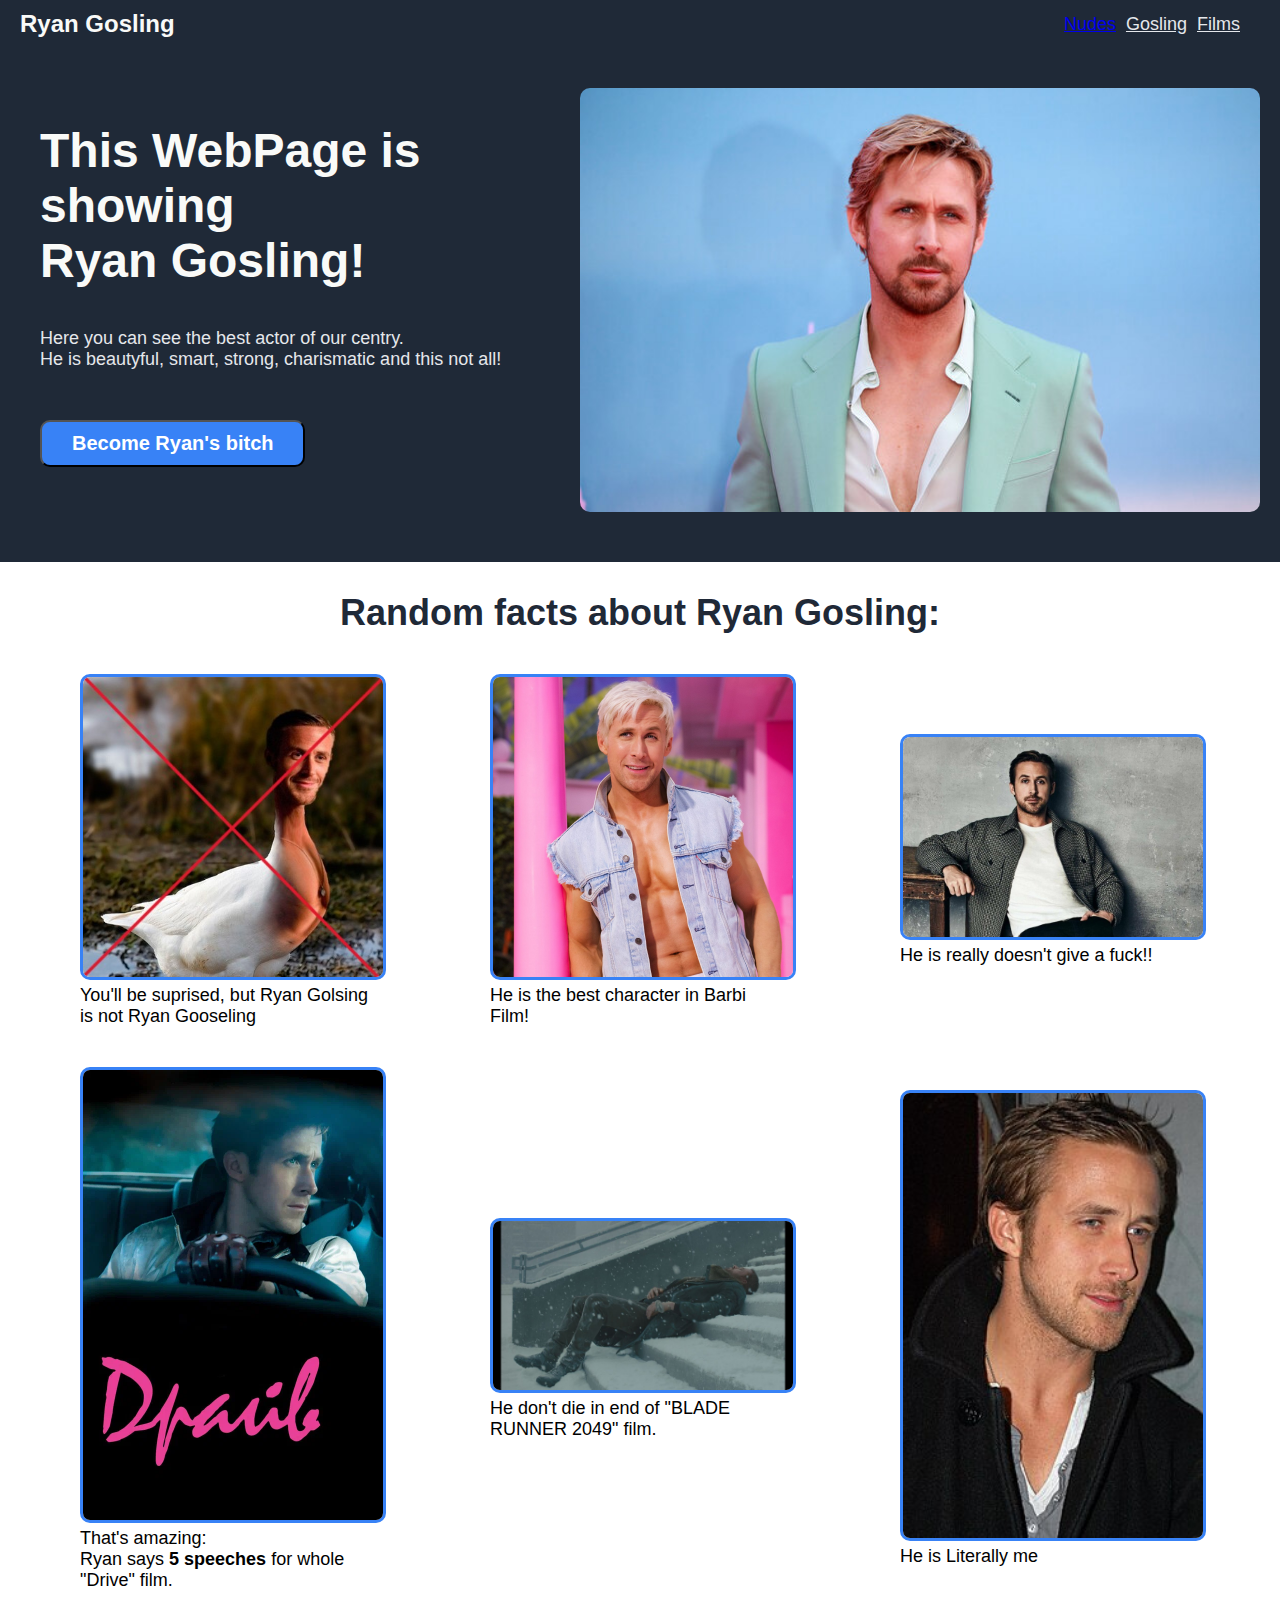
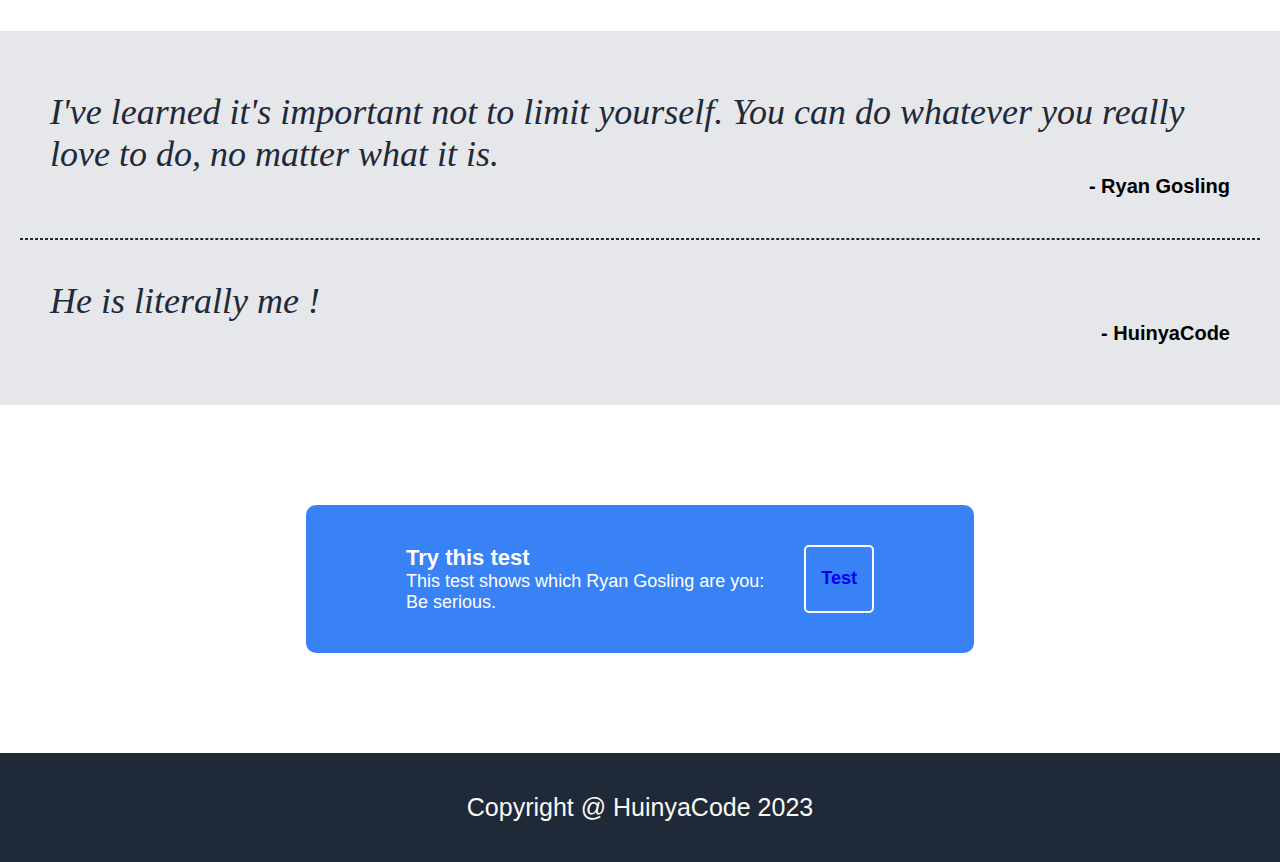
==== index.html @ f6bd0b2e "add ready webpage" ====
<!--
    This Website doing by HuinyaCode.
    Devolts to my lovely Soph.
-->

<!DOCTYPE html>
<html lang="en">
    <head>
       <meta chapset="utf-8">
       <link rel="stylesheet" href="style.css">
       <link rel="stylesheet" href="font.css">
       <title>Ryan Gosling</title> 
       <link rel="icon" href="images/statistics.png">
    </head>
    <body>
        <header class="header">
            <div class="logo_title">
                <p>Ryan Gosling</p>
            </div>
            <div class="logo_links">
                <a class="link" href="kuda.html">Nudes</a>
                <a class="link" href>Gosling</a>
                <a class="link" href>Films</a>
            </div>
        </header>
        <div class="hero">
            <div class="info">
                <div class="info_title">
                    <p>This WebPage is showing<br>Ryan Gosling!</p>
                </div>
                <div class="info_text"> 
                    <P>Here you can see the best actor of our centry.<br> He is beautyful, smart, strong, charismatic and this not all! </P>
                </div>  
                <button class="button_sign_up">Become Ryan's bitch</button>
            </div>
            <div class="pic">
                <img class="image" src="images/golsing/main_rayan.jpg">
            </div>
        </div>
        <div class="randomfact">
            <p class="facts_main_text">Random facts about Ryan Gosling:</p>
            <div class="facts">
                <div class="fact">
                    <img src="images/golsing/goose.jpg" >
                    <p>You'll be suprised, but Ryan Golsing is not Ryan Gooseling</p>
                </div>

                <div class="fact">
                    <img src="images/golsing/barb.png" >
                    <p>He is the best character in Barbi Film!</p>
                </div>
                
                <div class="fact">
                    <img src="images/golsing/poeb.jpg">
                    <p>He is really doesn't give a fuck!!</p>
                </div>
                <div class="fact">
                    <img src="images/golsing/drive.jpg">
                    <p>That's amazing: <br/> Ryan says <strong>5 speeches</strong> for whole "Drive" film. </p>
                </div>
                <div class="fact">
                    <img src="images/golsing/blade.jpg">
                    <p>He don't die in end of "BLADE RUNNER 2049" film.</p>
                </div>
                <div class="fact">
                    <img src="images/golsing/me.JPG">
                    <p>He is Literally me</p>
                </div>
            </div>
        </div>
        <div class="quotes">
            <div class="flex_quote">
                <p class="quote">I've learned it's important not to limit yourself. You can do whatever you really love to do, no matter what it is.</p>
                <p class="anot">- Ryan Gosling</p>
            </div>
            <hr style="border: 1px dashed #1f2937; ">
            <div class="flex_quote">
                <p class="quote">He is literally me !</p>
                <p class="anot">- HuinyaCode</p>
            </div>
            
        </div>
        <div class="test">
            <div class="flex-test">
                <div class="some">
                    <div class="text-test">
                        <P style="font-size: 22px; font-weight: 700;">Try this test</P>
                        <p>This test shows which Ryan Gosling are you:</p>
                        <p>Be serious.</p>
                    </div>
                    
                    <button class="test_button"><a href="https://uquiz.com/quiz/cjrS6R?p=3789068">Test</a></button>
                </div>
            </div>
        </div>
        <footer class="footer">
            <p style="font-size: 25px;">Copyright @ HuinyaCode 2023</p>
        </footer>
    </body>
</html>
---- style.css ----
* {
    margin:0;
    
}

body {
    font-family:  sans-serif;
}

/* styles for headler */

.header {
    display: flex;
    background-color: #1f2937;
    justify-content: space-between;
    align-items: center;
}

.logo_title {
    font-size: 24px;
    font-weight: 800;
    color: #f9faf8;
    padding-top:10px;
    margin-left:20px;
    
}

.logo_links {
    display: flex;
    font-size: 18px;
    justify-content: space-around;
    gap: 10px;
    padding-top:10px;
    margin-right: 40px;
}

.link {
    cursor: pointer;
}

a:visited {
    text-decoration: none;
    color: #e5e7eb;
}

a:active {
    color: green
}

/* styles for hero*/

.hero {
    display: flex;
    margin:auto;
    justify-content: space-between;
    background-color:#1f2937;
    align-items: center;
    padding: 50px 20px;
    gap: 50px;
    max-width: 1400px;
}

.info {
    flex: 0 1 600px;

}

.info_title {
    padding:20px;
    font-size: 48px;
    font-weight: 800;
    color: #f9faf8;
}

.info_text {
    padding: 20px;
    font-size: 18px;
    color:#e5e7eb;

}

.button_sign_up {
    background-color: #3882f6;
    color: #fff;
    padding: 10px 30px;
    border-radius: 10px;
    font-size: 20px;
    margin: 30px 20px;
    font-weight: bold;
}

.pic {
    display: flex;
    flex-wrap: wrap;
    flex: 0 1 800px;
}

.image {
    width: 100%;
    border-radius: 10px;
}

/* place for facts */
.randomfact {
    margin-top: 30px;
    margin-right: 40px;
    margin-left:40px;
}

.facts_main_text {
    text-align: center;
    font-size:36px;
    font-weight: 800;
    color: #1f2937
    
}

.facts {
    display: flex;
    flex-direction: row;
    justify-content: space-between;
    gap:40px;
    align-items: center;
    margin: 40px;
    flex-wrap: wrap;
    
}

.fact {
    flex: 0 1 300px;
    font-size:18px;
}
.fact img {
    border-radius: 10px;
    width: 100%;
    border: 3px solid #3882f6;
}

/* Here will be quote*/

.quotes {
    background-color: #e5e7eb;
    padding:20px;
}
.flex_quote {

    margin: 40px 30px;
    display: flex;
    flex-direction: column;

}
.quote {
    font-family: 'Times New Roman', Times, serif;
    font-size: 36px;
    font-weight: 300;
    font-style: italic;
    color: #1f2937;
}
.anot {
    align-self: flex-end;
    font-size: 20px;
    font-weight: 600;
}

/* this part for test */

.test {
    display: flex;
    justify-content: center;
    align-items: center;
    
}
.flex-test {
    padding:100px;
    display: flex;
    flex: 1 1 400px;
    justify-content: center;

}
.some {
    display: flex;
    justify-content: space-between;
    gap:40px;
    background-color: #3882f6;
    padding:40px 100px;
    border-radius:10px;
    color: #fff;
}
.text-test {
    font-size: 18px;
}
.test_button {
    flex: 1 1 30px;
    color: #fff;
    font-size: 18px;
    background-color: #3882f6;
    font-weight: 600;  
    border-radius: 5px;
    border: 2px solid #fff;
    padding: 5px 15px;
}
.some a {
    text-decoration: none;
}
.some a:visited {
    text-decoration: none;
    color: #fff;
}
.some a:active {
    text-decoration: none;
    color: green;
}
.footer {
    color: #f9faf8;
    padding: 40px;
    background-color: #1f2937;
    text-align: center;
    bottom: 0;
}
---- font.css ----
/* Roboto regular */

@font-face {
    font-family: "Roboto";
    src: url("/fonts/Roboto-Regular.eot");
    src: url("/fonts/Roboto-Regular.eot?#iefix") format('embedded-opentype'),
         url("/fonts/Roboto-Regular.woff2") format('woff2'),
         url("/fonts/Roboto-Regular.woff") format('woff'),
         url("/fonts/Roboto-Regular.ttf") format('truetype');
    font-weight: 400;
    font-style: normal;
}

/* Roboto italic */

@font-face {
    font-family: "Roboto";
    src: url('/fonts/Roboto-Italic.eot');
    src: url('/fonts/Roboto-Italic.eot?#iefix') format('embedded-opentype'),
         url('/fonts/Roboto-Italic.woff2') format('woff2'),
         url('/fonts/Roboto-Italic.woff') format('woff'),
         url('/fonts/Roboto-Italic.ttf') format('truetype');
    font-weight: 400;
    font-style: italic;
}

/* Roboto bold */

@font-face {
    font-family: "Roboto";
    src: url('/fonts/Roboto-Bold.eot');
    src: url('/fonts/Roboto-Bold.eot?#iefix') format('embedded-opentype'),
         url('/fonts/Roboto-Bold.woff2') format('woff2'),
         url('/fonts/Roboto-Bold.woff') format('woff'),
         url('/fonts/Roboto-Bold.ttf') format('truetype');
    font-weight: 700;
    font-style: normal;
}
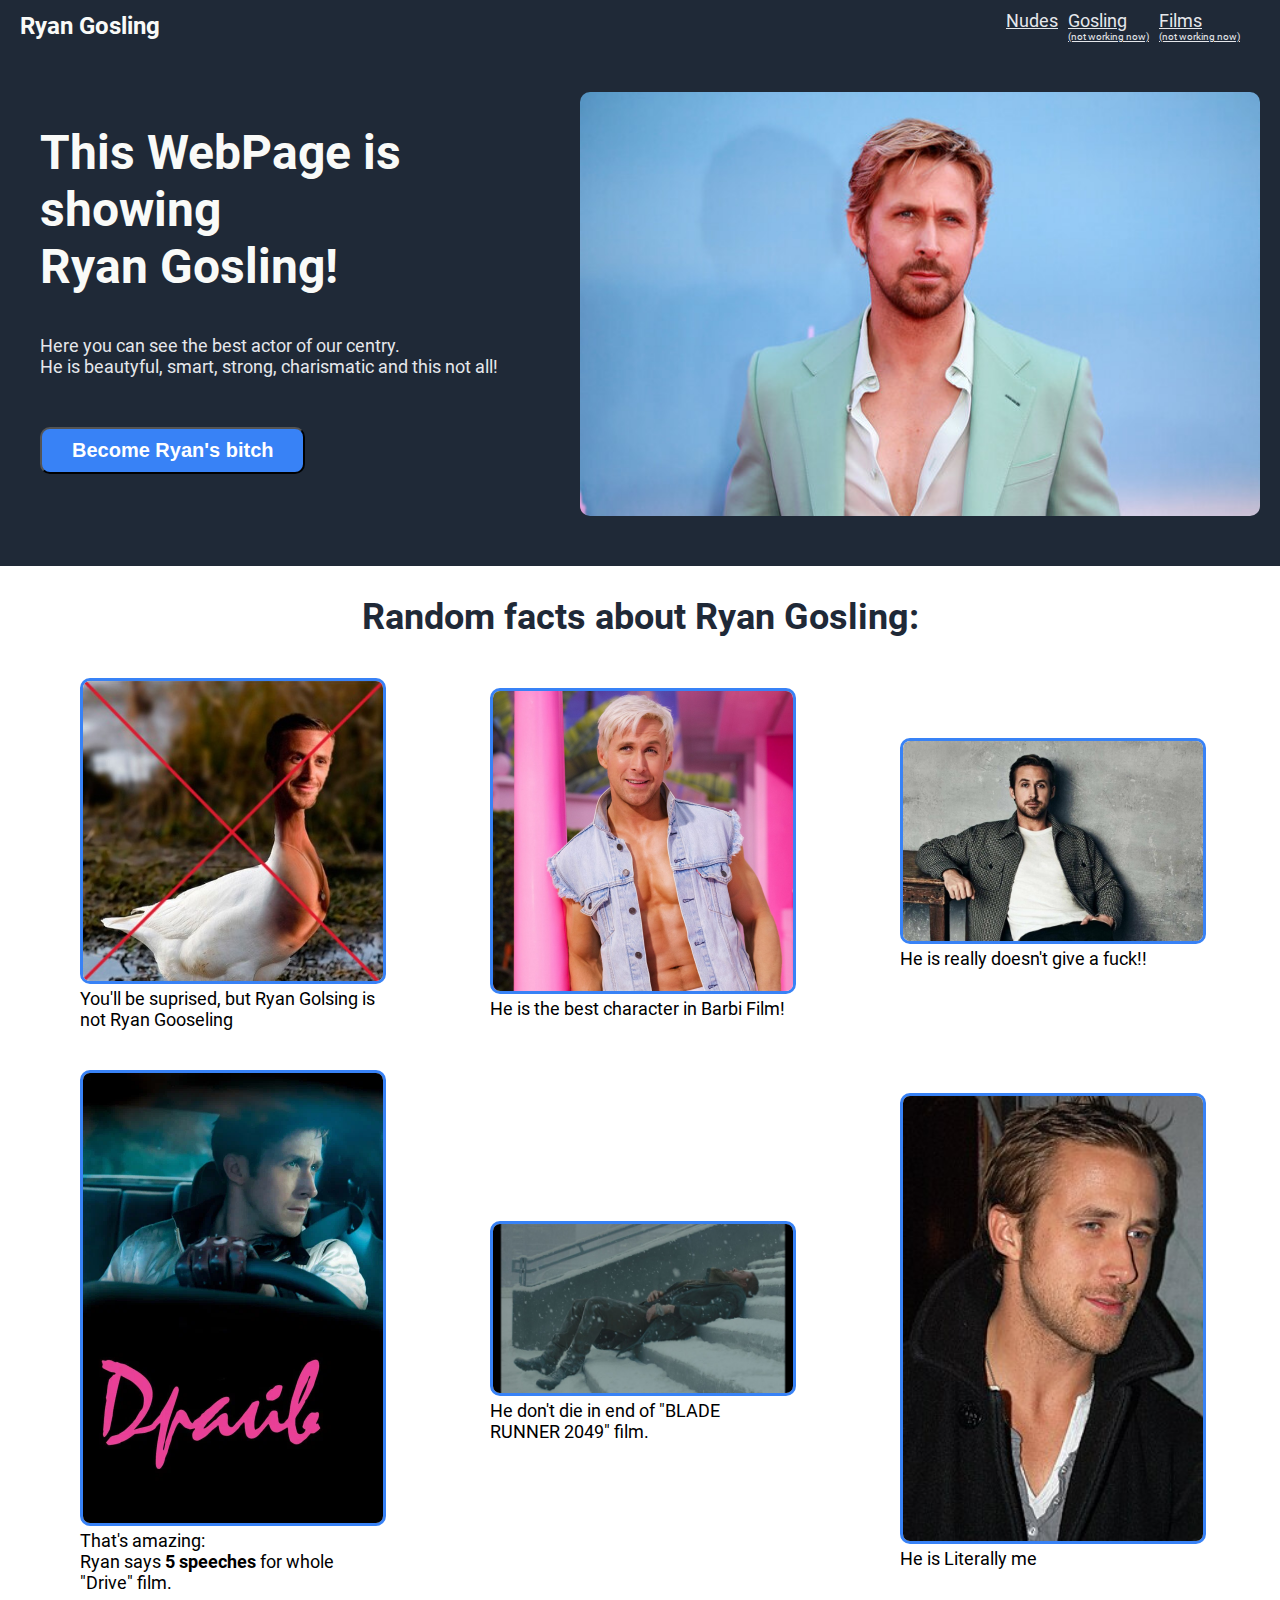
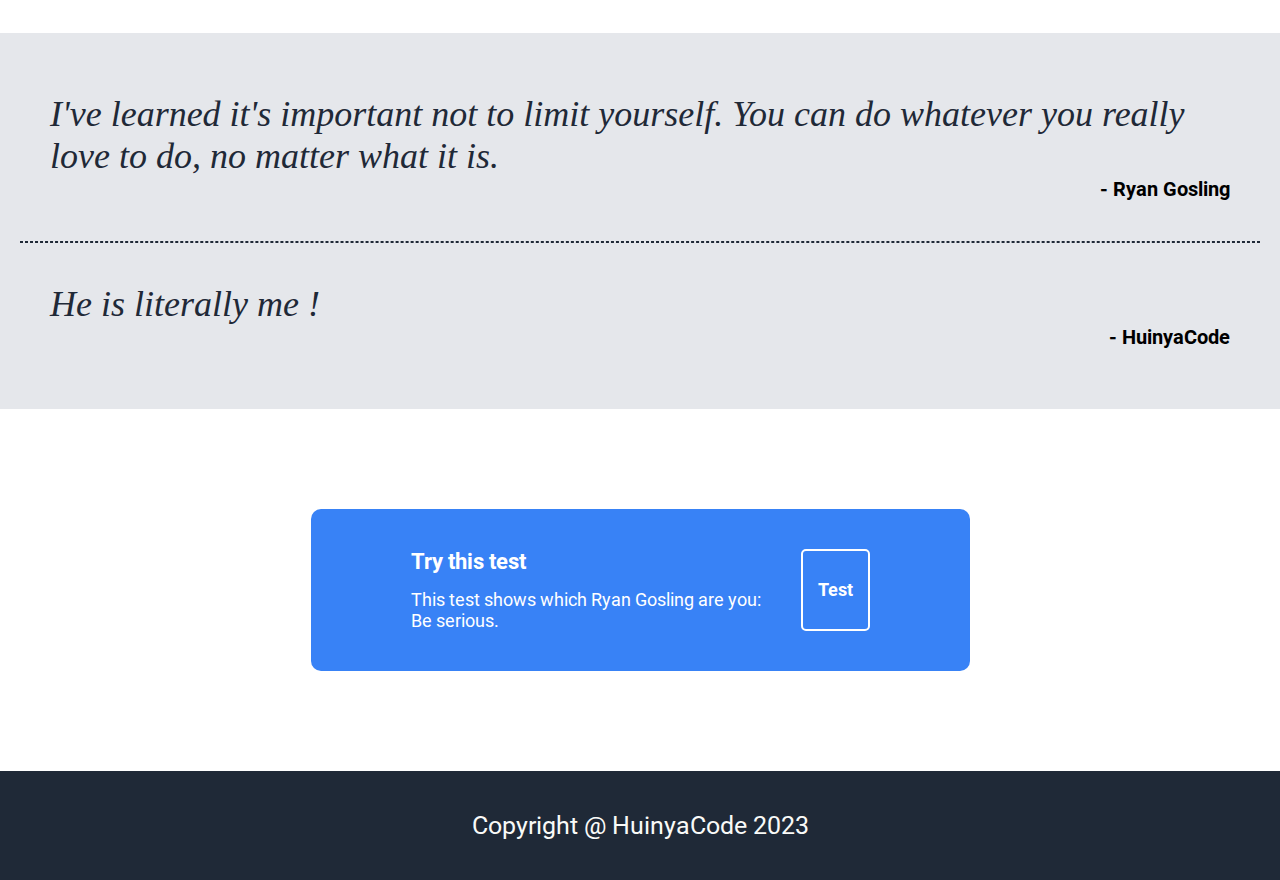
==== commit feae60bb: "Final version" ====
--- a/index.html
+++ b/index.html
@@ -18,9 +18,9 @@
                 <p>Ryan Gosling</p>
             </div>
             <div class="logo_links">
-                <a class="link" href="kuda.html">Nudes</a>
-                <a class="link" href>Gosling</a>
-                <a class="link" href>Films</a>
+                <a class="link" href="kuda.html">Nudes </a>
+                <a class="link" href>Gosling <p style="font-size: 10px;">(not working now)</p></a>
+                <a class="link" href>Films <p style="font-size: 10px;">(not working now)</p></a>
             </div>
         </header>
         <div class="hero">
@@ -84,12 +84,12 @@
             <div class="flex-test">
                 <div class="some">
                     <div class="text-test">
-                        <P style="font-size: 22px; font-weight: 700;">Try this test</P>
+                        <P style="font-size: 22px; font-weight: 700; padding-bottom: 15px;">Try this test</P>
                         <p>This test shows which Ryan Gosling are you:</p>
                         <p>Be serious.</p>
                     </div>
                     
-                    <button class="test_button"><a href="https://uquiz.com/quiz/cjrS6R?p=3789068">Test</a></button>
+                    <a class="test_button" href="https://uquiz.com/quiz/cjrS6R?p=3789068">Test</a>
                 </div>
             </div>
         </div>
--- a/style.css
+++ b/style.css
@@ -1,10 +1,12 @@
+@import url("./font.css");
+
 * {
     margin:0;
     
 }
 
 body {
-    font-family:  sans-serif;
+    font-family: "Roboto", sans-serif;
 }
 
 /* styles for headler */
@@ -37,7 +39,9 @@
 .link {
     cursor: pointer;
 }
-
+.link a {
+    color:#e5e7eb;
+}
 a:visited {
     text-decoration: none;
     color: #e5e7eb;
@@ -62,6 +66,7 @@
 
 .info {
     flex: 0 1 600px;
+
 
 }
 
@@ -188,8 +193,11 @@
 }
 .text-test {
     font-size: 18px;
+    
 }
 .test_button {
+    display: flex;
+    align-items: center;
     flex: 1 1 30px;
     color: #fff;
     font-size: 18px;
@@ -216,4 +224,33 @@
     background-color: #1f2937;
     text-align: center;
     bottom: 0;
-}+}
+
+.button_sign_up a {
+text-decoration: none;
+}
+a {
+    color:#e5e7eb;
+}
+a:visited {
+    text-decoration: none;
+    color: #e5e7eb;
+}
+
+a:active {
+    color: green
+}
+.hero a {
+    text-decoration: none;
+    border: 2px solid #e5e7eb;
+}
+.arrow {
+    margin-right: 70%;
+    flex-direction: column;
+    padding-top: 10%;
+    display: flex;
+    justify-content: center ;
+    align-items: center;
+    padding-bottom:5%;
+    
+}
--- a/font.css
+++ b/font.css
@@ -2,11 +2,11 @@
 
 @font-face {
     font-family: "Roboto";
-    src: url("/fonts/Roboto-Regular.eot");
-    src: url("/fonts/Roboto-Regular.eot?#iefix") format('embedded-opentype'),
-         url("/fonts/Roboto-Regular.woff2") format('woff2'),
-         url("/fonts/Roboto-Regular.woff") format('woff'),
-         url("/fonts/Roboto-Regular.ttf") format('truetype');
+    src: url("./fonts/Roboto-Regular.eot");
+    src: url("./fonts/Roboto-Regular.eot?#iefix") format('embedded-opentype'),
+         url("./fonts/Roboto-Regular.woff2") format('woff2'),
+         url("./fonts/Roboto-Regular.woff") format('woff'),
+         url("./fonts/Roboto-Regular.ttf") format('truetype');
     font-weight: 400;
     font-style: normal;
 }
@@ -15,11 +15,11 @@
 
 @font-face {
     font-family: "Roboto";
-    src: url('/fonts/Roboto-Italic.eot');
-    src: url('/fonts/Roboto-Italic.eot?#iefix') format('embedded-opentype'),
-         url('/fonts/Roboto-Italic.woff2') format('woff2'),
-         url('/fonts/Roboto-Italic.woff') format('woff'),
-         url('/fonts/Roboto-Italic.ttf') format('truetype');
+    src: url('./fonts/Roboto-Italic.eot');
+    src: url('./fonts/Roboto-Italic.eot?#iefix') format('embedded-opentype'),
+         url('./fonts/Roboto-Italic.woff2') format('woff2'),
+         url('./fonts/Roboto-Italic.woff') format('woff'),
+         url('./fonts/Roboto-Italic.ttf') format('truetype');
     font-weight: 400;
     font-style: italic;
 }
@@ -28,11 +28,11 @@
 
 @font-face {
     font-family: "Roboto";
-    src: url('/fonts/Roboto-Bold.eot');
-    src: url('/fonts/Roboto-Bold.eot?#iefix') format('embedded-opentype'),
-         url('/fonts/Roboto-Bold.woff2') format('woff2'),
-         url('/fonts/Roboto-Bold.woff') format('woff'),
-         url('/fonts/Roboto-Bold.ttf') format('truetype');
+    src: url('./fonts/Roboto-Bold.eot');
+    src: url('./fonts/Roboto-Bold.eot?#iefix') format('embedded-opentype'),
+         url('./fonts/Roboto-Bold.woff2') format('woff2'),
+         url('./fonts/Roboto-Bold.woff') format('woff'),
+         url('./fonts/Roboto-Bold.ttf') format('truetype');
     font-weight: 700;
     font-style: normal;
 }
